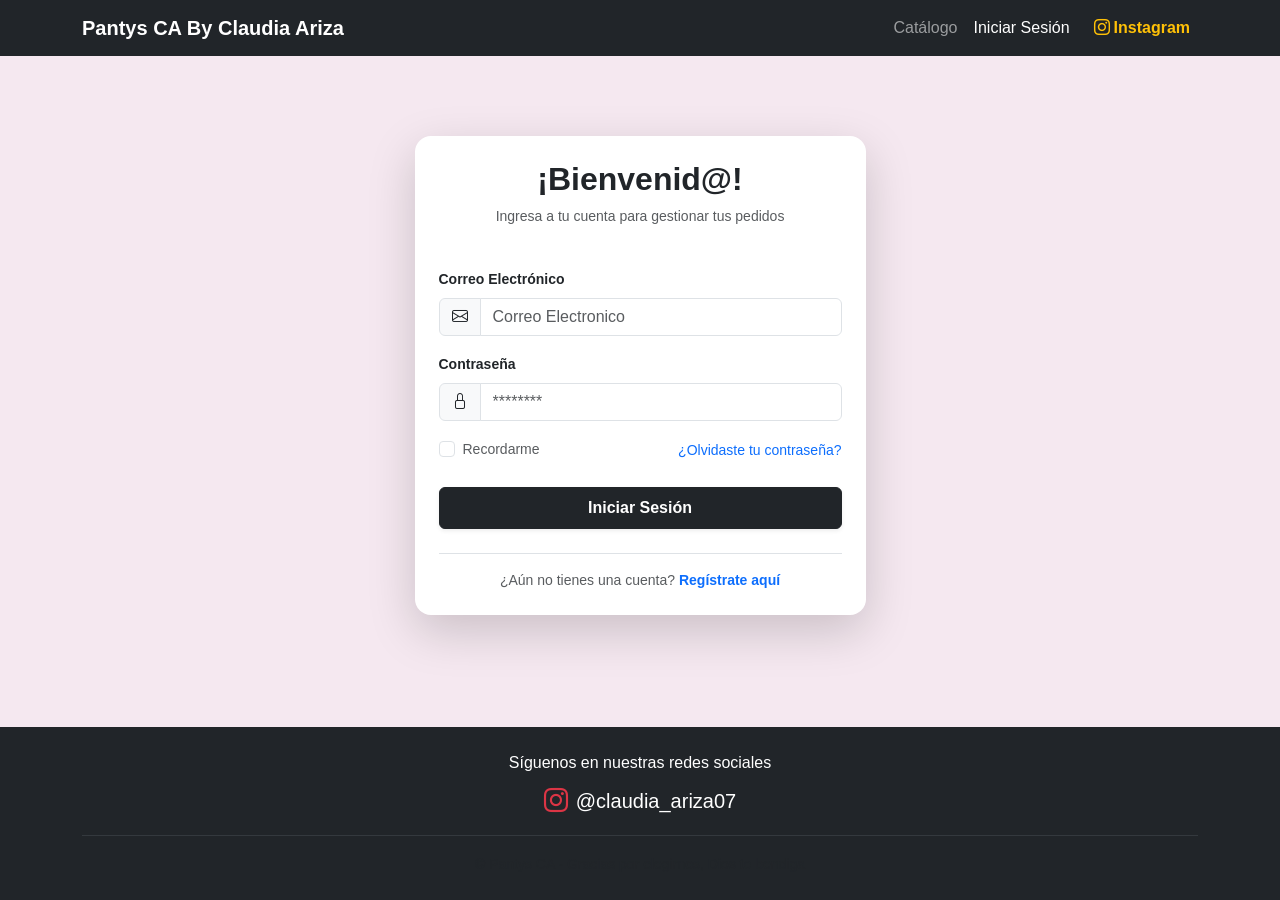
==== frontend/login.html @ 4f6c99d1 "feat(frontend): integracion de catalogo dinamico con api fastapi y organizacion de assets" ====
<!DOCTYPE html>
<html lang="es">
<head>
    <meta charset="UTF-8">
    <meta name="viewport" content="width=device-width, initial-scale=1.0">
    <title>Iniciar Sesión</title>
    <!-- CDN Bootstrap 5 CSS -->
    <link href="https://cdn.jsdelivr.net/npm/bootstrap@5.3.2/dist/css/bootstrap.min.css" rel="stylesheet">
    <!-- CDN Bootstrap Icons -->
    <link rel="stylesheet" href="https://cdn.jsdelivr.net/npm/bootstrap-icons@1.11.3/font/bootstrap-icons.min.css">
    <link rel="stylesheet" href="css/styles.css">
</head>
<body class="d-flex flex-column min-vh-100">

    <!-- Navegación -->
    <nav class="navbar navbar-expand-lg navbar-dark bg-dark sticky-top">
        <div class="container">
            <a class="navbar-brand d-flex align-items-center gap-2 fw-bold" href="index.html">
                <span>Pantys CA By Claudia Ariza</span>
            </a>
            <button class="navbar-toggler" type="button" data-bs-toggle="collapse" data-bs-target="#navbarNav">
                <span class="navbar-toggler-icon"></span>
            </button>
            <div class="collapse navbar-collapse" id="navbarNav">
                <ul class="navbar-nav ms-auto align-items-center">
                    <li class="nav-item">
                        <a class="nav-link" href="index.html">Catálogo</a>
                    </li>
                    <li class="nav-item">
                        <a class="nav-link active" href="login.html">Iniciar Sesión</a>
                    </li>
                    <!-- Link a Instagram -->
                    <li class="nav-item ms-lg-2">
                        <a class="nav-link text-warning fw-bold d-flex align-items-center gap-1" 
                           href="https://www.instagram.com/claudia_ariza07?mdxt=MWdhczJpbWg2bmU4eQ==" 
                           target="_blank" 
                           rel="noopener noreferrer">
                            <i class="bi bi-instagram"></i> Instagram
                        </a>
                    </li>
                </ul>
            </div>
        </div>
    </nav>

    <!--Formulario de Login-->
    <main class="container my-auto py-5">
        <div class="row justify-content-center">
            <div class="col-md-6 col-lg-5">
                <div class="card shadow-lg border-0 rounded-4 p-4">
                    <div class="text-center mb-4">
                        <h2 class="fw-bold text-dark">¡Bienvenid@!</h2>
                        <p class="text-muted small">Ingresa a tu cuenta para gestionar tus pedidos</p>
                    </div>

                    <form id="formLogin" onsubmit="handleLogin(event)">
                        <div class="mb-3">
                            <label for="correoLogin" class="form-label fw-bold small">Correo Electrónico</label>
                            <div class="input-group">
                                <span class="input-group-text bg-light"><i class="bi bi-envelope"></i></span>
                                <input type="email" class="form-control" id="correoLogin" placeholder="Correo Electronico" required>
                            </div>
                        </div>

                        <div class="mb-3">
                            <label for="passwordLogin" class="form-label fw-bold small">Contraseña</label>
                            <div class="input-group">
                                <span class="input-group-text bg-light"><i class="bi bi-lock"></i></span>
                                <input type="password" class="form-control" id="passwordLogin" placeholder="********" required>
                            </div>
                        </div>

                        <div class="d-flex justify-content-between align-items-center mb-4">
                            <div class="form-check">
                                <input type="checkbox" class="form-check-input" id="recuerdame">
                                <label class="form-check-label small text-muted" for="recuerdame">Recordarme</label>
                            </div>
                            <a href="#" class="small text-decoration-none text-primary">¿Olvidaste tu contraseña?</a>
                        </div>

                        <button type="submit" class="btn btn-dark w-100 py-2 fw-bold shadow-sm">Iniciar Sesión</button>
                    </form>

                    <div class="text-center mt-4 pt-3 border-top">
                        <p class="small text-muted mb-0">¿Aún no tienes una cuenta? <a href="#" class="text-primary fw-bold text-decoration-none">Regístrate aquí</a></p>
                    </div>
                </div>
            </div>
        </div>
    </main>

    <!-- Footer -->
    <footer class="bg-dark text-white text-center py-4 mt-auto">
        <div class="container">
            <p class="mb-2">Síguenos en nuestras redes sociales</p>
            <a href="https://www.instagram.com/claudia_ariza07?mdxt=MWdhczJpbWg2bmU4eQ==" 
               target="_blank" 
               rel="noopener noreferrer" 
               class="text-white text-decoration-none d-inline-flex align-items-center gap-2 fs-5">
                <i class="bi bi-instagram fs-4 text-danger"></i>
                <span>@claudia_ariza07</span>
            </a>
            <hr class="my-3 border-secondary">
            <small class="text-muted">&copy; Pantys CA - Gracias por elegirnos, Dios te bendiga</small>
        </div>
    </footer>

    <!-- Bootstrap JS -->
    <script src="https://cdn.jsdelivr.net/npm/bootstrap@5.3.2/dist/js/bootstrap.bundle.min.js"></script>
    <script>
        function handleLogin(event) {
            event.preventDefault();
            const correo = document.getElementById('correoLogin').value;
            alert(`¡Inicio de sesión exitoso!\nBienvenida de nuevo: ${correo}`);
            window.location.href = 'index.html'; // Redirige al catálogo tras iniciar sesión
        }
    </script>
</body>
</html>
---- frontend/css/styles.css ----
/* ===================================================
   Estilos Generales y Fondo con Marca de Agua
   =================================================== */
body {
    font-family: 'Segoe UI', Tahoma, Geneva, Verdana, sans-serif;
    background-color: #e776af;
    color: #0f0f0f;
    /* Marca de agua de fondo */
    background-image: url('../assets/images/logo.jpeg');
    background-repeat: no-repeat;
    background-position: center center;
    background-attachment: fixed;
    background-size: 450px auto;
}

/* Capa translúcida para que la marca de agua no dificulte la lectura */
body::before {
    content: "";
    position: fixed;
    top: 0;
    left: 0;
    width: 100%;
    height: 100%;
    background-color: rgba(248, 249, 250, 0.88);
    z-index: -1;
}

/* Estilo para el Logo en la barra superior */
.navbar-brand img {
    max-height: 40px;
    width: auto;
    object-fit: contain;
}

/* ===================================================
   Tarjetas de Productos
   =================================================== */
.card-producto {
    border: none;
    border-radius: 10px;
    transition: transform 0.2s ease-in-out, box-shadow 0.2s ease-in-out;
}

.card-producto:hover {
    transform: translateY(-5px);
    box-shadow: 0 8px 16px rgba(0, 0, 0, 0.12) !important;
}

.card-producto img {
    border-top-left-radius: 10px;
    border-top-right-radius: 10px;
    height: 220px;
    object-fit: cover;
}

/* ===================================================
   Efecto Hover para Instagram en el Footer
   =================================================== */
.hover-instagram {
    transition: transform 0.2s ease, opacity 0.2s ease;
}

.hover-instagram:hover {
    transform: scale(1.05);
    opacity: 0.9;
}
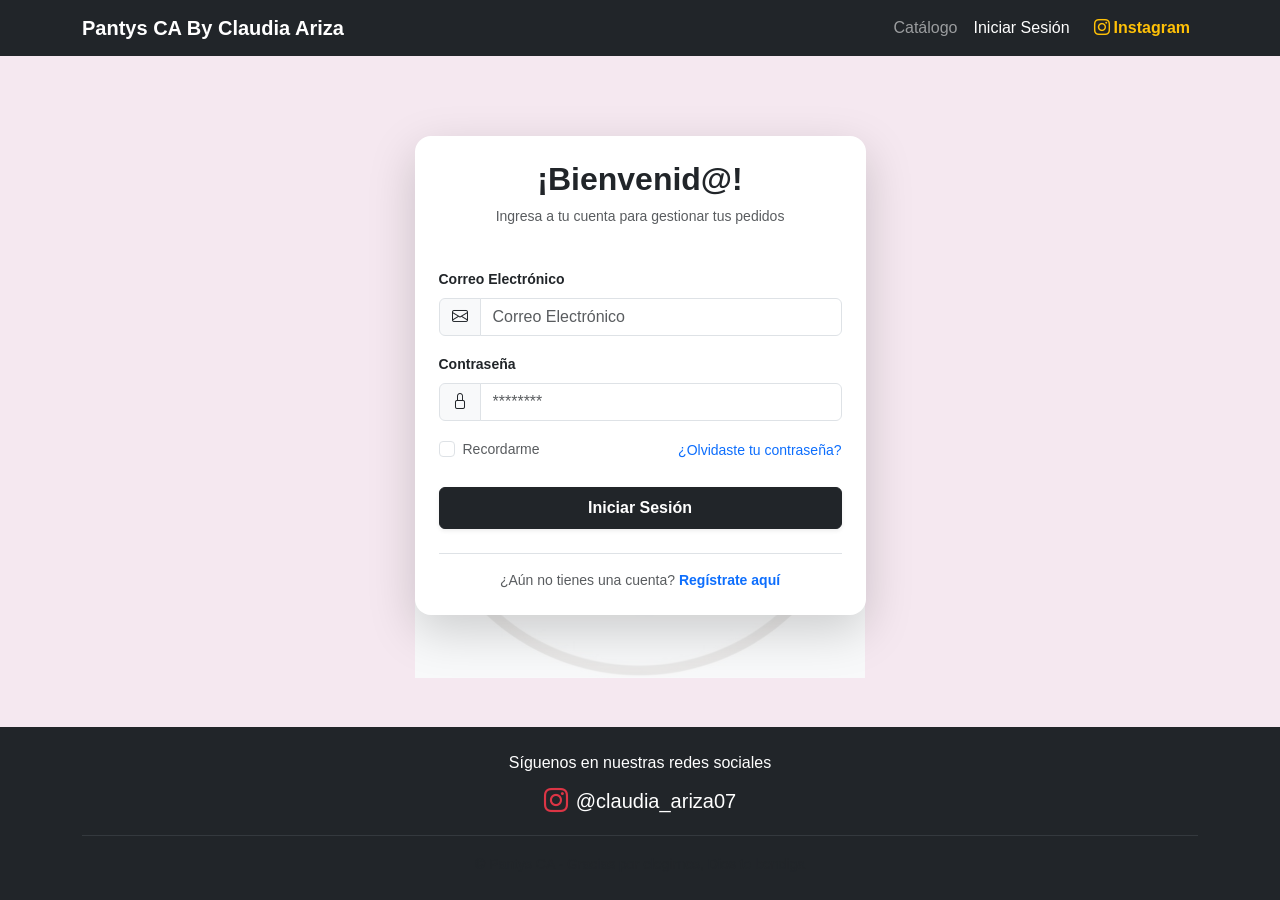
==== commit e4c1fe9b: "integrar modales de registro y recuperacion de contrasena" ====
--- a/frontend/login.html
+++ b/frontend/login.html
@@ -29,7 +29,6 @@
                     <li class="nav-item">
                         <a class="nav-link active" href="login.html">Iniciar Sesión</a>
                     </li>
-                    <!-- Link a Instagram -->
                     <li class="nav-item ms-lg-2">
                         <a class="nav-link text-warning fw-bold d-flex align-items-center gap-1" 
                            href="https://www.instagram.com/claudia_ariza07?mdxt=MWdhczJpbWg2bmU4eQ==" 
@@ -43,7 +42,7 @@
         </div>
     </nav>
 
-    <!--Formulario de Login-->
+    <!-- Formulario de Login -->
     <main class="container my-auto py-5">
         <div class="row justify-content-center">
             <div class="col-md-6 col-lg-5">
@@ -58,7 +57,7 @@
                             <label for="correoLogin" class="form-label fw-bold small">Correo Electrónico</label>
                             <div class="input-group">
                                 <span class="input-group-text bg-light"><i class="bi bi-envelope"></i></span>
-                                <input type="email" class="form-control" id="correoLogin" placeholder="Correo Electronico" required>
+                                <input type="email" class="form-control" id="correoLogin" placeholder="Correo Electrónico" required>
                             </div>
                         </div>
 
@@ -75,19 +74,80 @@
                                 <input type="checkbox" class="form-check-input" id="recuerdame">
                                 <label class="form-check-label small text-muted" for="recuerdame">Recordarme</label>
                             </div>
-                            <a href="#" class="small text-decoration-none text-primary">¿Olvidaste tu contraseña?</a>
+                            <!-- Enlace corregido a data-bs-target -->
+                            <a href="#" class="small text-decoration-none text-primary" data-bs-toggle="modal" data-bs-target="#modalRecuperar">¿Olvidaste tu contraseña?</a>
                         </div>
 
                         <button type="submit" class="btn btn-dark w-100 py-2 fw-bold shadow-sm">Iniciar Sesión</button>
                     </form>
 
                     <div class="text-center mt-4 pt-3 border-top">
-                        <p class="small text-muted mb-0">¿Aún no tienes una cuenta? <a href="#" class="text-primary fw-bold text-decoration-none">Regístrate aquí</a></p>
+                        <p class="small text-muted mb-0">¿Aún no tienes una cuenta? 
+                            <a href="#" class="text-primary fw-bold text-decoration-none" data-bs-toggle="modal" data-bs-target="#modalRegistro">Regístrate aquí</a>
+                        </p>
                     </div>
                 </div>
             </div>
         </div>
     </main>
+
+    <!-- Modal de Registro -->
+    <div class="modal fade" id="modalRegistro" tabindex="-1" aria-hidden="true">
+        <div class="modal-dialog modal-dialog-centered">
+            <div class="modal-content rounded-4 border-0 shadow">
+                <div class="modal-header border-0 pb-0">
+                    <h5 class="modal-title fw-bold">Crear Cuenta</h5>
+                    <button type="button" class="btn-close" data-bs-dismiss="modal" aria-label="Close"></button>
+                </div>
+                <div class="modal-body">
+                    <form id="formRegistro" onsubmit="ejecutarRegistro(event)">
+                        <div class="mb-3">
+                            <label class="form-label small fw-bold">Nombre Completo</label>
+                            <input type="text" class="form-control" id="regNombre" placeholder="Tu nombre" required>
+                        </div>
+                        <div class="mb-3">
+                            <label class="form-label small fw-bold">Correo Electrónico</label>
+                            <input type="email" class="form-control" id="regCorreo" placeholder="correo@ejemplo.com" required>
+                        </div>
+                        <div class="mb-3">
+                            <label class="form-label small fw-bold">Contraseña</label>
+                            <input type="password" class="form-control" id="regPassword" placeholder="Mínimo 4 caracteres" minlength="4" required>
+                        </div>
+                        <div class="mb-3">
+                            <label class="form-label small fw-bold">Confirmar Contraseña</label>
+                            <input type="password" class="form-control" id="regConfirmPassword" placeholder="Repite tu contraseña" minlength="4" required>
+                        </div>
+                        <button type="submit" class="btn btn-dark w-100 py-2 fw-bold">Registrarme</button>
+                    </form>
+                </div>
+            </div>
+        </div>
+    </div>
+
+    <!-- Modal de Recuperar Contraseña -->
+    <div class="modal fade" id="modalRecuperar" tabindex="-1" aria-hidden="true">
+        <div class="modal-dialog modal-dialog-centered">
+            <div class="modal-content rounded-4 border-0 shadow">
+                <div class="modal-header border-0 pb-0">
+                    <h5 class="modal-title fw-bold">Recuperar Contraseña</h5>
+                    <button type="button" class="btn-close" data-bs-dismiss="modal" aria-label="Close"></button>
+                </div>
+                <div class="modal-body">
+                    <p class="text-muted small">Ingresa el correo asociado a tu cuenta para consultar tu contraseña.</p>
+                    <form id="formRecuperar" onsubmit="ejecutarRecuperacion(event)">
+                        <div class="mb-3">
+                            <label class="form-label small fw-bold">Correo Electrónico</label>
+                            <div class="input-group">
+                                <span class="input-group-text bg-light"><i class="bi bi-envelope"></i></span>
+                                <input type="email" class="form-control" id="recCorreo" placeholder="correo@ejemplo.com" required>
+                            </div>
+                        </div>
+                        <button type="submit" class="btn btn-dark w-100 py-2 fw-bold">Recuperar Contraseña</button>
+                    </form>
+                </div>
+            </div>
+        </div>
+    </div>
 
     <!-- Footer -->
     <footer class="bg-dark text-white text-center py-4 mt-auto">
@@ -108,11 +168,94 @@
     <!-- Bootstrap JS -->
     <script src="https://cdn.jsdelivr.net/npm/bootstrap@5.3.2/dist/js/bootstrap.bundle.min.js"></script>
     <script>
+        function obtenerUsuarios() {
+            return JSON.parse(localStorage.getItem("usuarios_app") || "{}");
+        }
+
+        function guardarUsuarios(usuarios) {
+            localStorage.setItem("usuarios_app", JSON.stringify(usuarios));
+        }
+
         function handleLogin(event) {
             event.preventDefault();
-            const correo = document.getElementById('correoLogin').value;
-            alert(`¡Inicio de sesión exitoso!\nBienvenida de nuevo: ${correo}`);
-            window.location.href = 'index.html'; // Redirige al catálogo tras iniciar sesión
+            const correo = document.getElementById('correoLogin').value.trim().toLowerCase();
+            const password = document.getElementById('passwordLogin').value;
+
+            const usuarios = obtenerUsuarios();
+
+            if (usuarios[correo]) {
+                if (usuarios[correo].password !== password) {
+                    alert("Error: Contraseña incorrecta. Por favor inténtalo de nuevo.");
+                    document.getElementById('passwordLogin').value = "";
+                    document.getElementById('passwordLogin').focus();
+                    return;
+                }
+            } else {
+                if (password.length < 4) {
+                    alert("Por favor ingresa una contraseña válida (mínimo 4 caracteres).");
+                    return;
+                }
+            }
+
+            const nombreUsuario = usuarios[correo] ? usuarios[correo].nombre : correo.split('@')[0];
+            localStorage.setItem("usuario_sesion", JSON.stringify({ nombre: nombreUsuario, correo: correo }));
+
+            alert(`¡Inicio de sesión exitoso!\nBienvenid@: ${nombreUsuario}`);
+            window.location.href = 'index.html';
+        }
+
+        function ejecutarRecuperacion(event) {
+            event.preventDefault();
+            const correo = document.getElementById('recCorreo').value.trim().toLowerCase();
+            const usuarios = obtenerUsuarios();
+
+            const modalElement = document.getElementById('modalRecuperar');
+            const modal = bootstrap.Modal.getInstance(modalElement);
+            if (modal) modal.hide();
+
+            if (usuarios[correo]) {
+                alert(`Tu contraseña registrada es: ${usuarios[correo].password}`);
+                document.getElementById('correoLogin').value = correo;
+                document.getElementById('passwordLogin').value = usuarios[correo].password;
+            } else {
+                alert(`Hemos enviado un enlace de recuperación al correo:\n${correo}`);
+            }
+
+            document.getElementById('recCorreo').value = "";
+        }
+
+        function ejecutarRegistro(event) {
+            event.preventDefault();
+            const nombre = document.getElementById('regNombre').value.trim();
+            const correo = document.getElementById('regCorreo').value.trim().toLowerCase();
+            const password = document.getElementById('regPassword').value;
+            const confirmPassword = document.getElementById('regConfirmPassword').value;
+
+            const usuarios = obtenerUsuarios();
+
+            if (usuarios[correo]) {
+                alert(`El correo "${correo}" ya está registrado. Por favor inicia sesión.`);
+                return;
+            }
+
+            if (password !== confirmPassword) {
+                alert("Las contraseñas no coinciden. Verifícalas.");
+                return;
+            }
+
+            usuarios[correo] = { nombre: nombre, password: password };
+            guardarUsuarios(usuarios);
+
+            alert(`¡Cuenta creada con éxito para ${nombre}!`);
+
+            const modalElement = document.getElementById('modalRegistro');
+            const modal = bootstrap.Modal.getInstance(modalElement);
+            if (modal) modal.hide();
+
+            document.getElementById('correoLogin').value = correo;
+            document.getElementById('passwordLogin').value = "";
+            document.getElementById('passwordLogin').focus();
+            document.getElementById('formRegistro').reset();
         }
     </script>
 </body>
--- a/frontend/css/styles.css
+++ b/frontend/css/styles.css
@@ -6,7 +6,7 @@
     background-color: #e776af;
     color: #0f0f0f;
     /* Marca de agua de fondo */
-    background-image: url('../assets/images/logo.jpeg');
+    background-image: url('../asset/logo.jpeg');
     background-repeat: no-repeat;
     background-position: center center;
     background-attachment: fixed;
